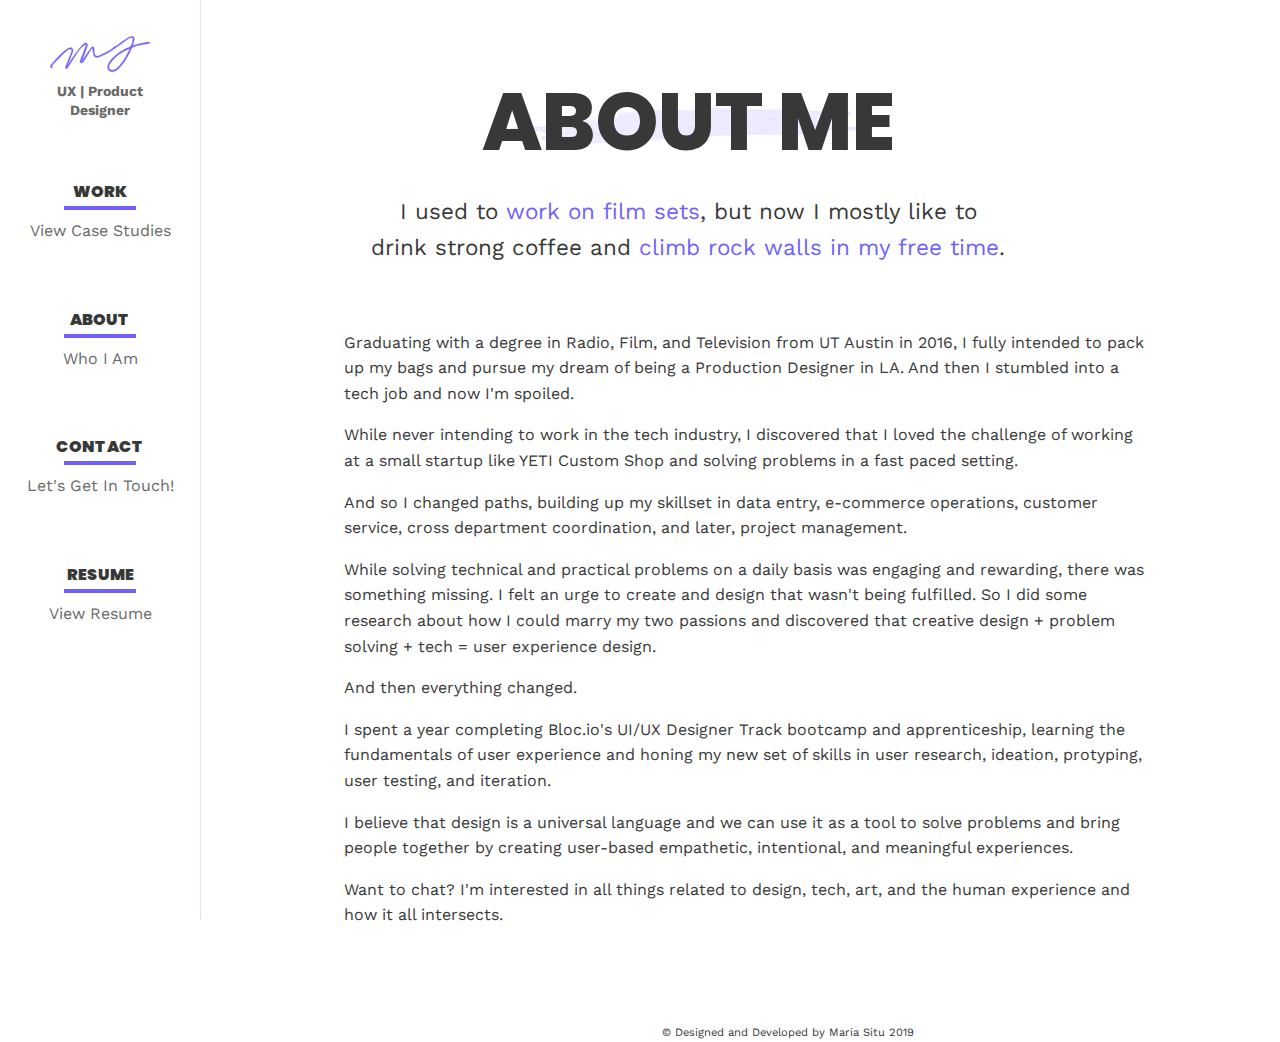
==== about.html @ fe777f71 "portfolio rehaul design wheeee" ====
<!DOCTYPE html>
<html>

  <head>
    <meta charset="utf-8" name="viewport" content="width=device-width, initial-scale=1">
    <title>Maria Situ | Portfolio</title>
    <meta name="description" content="Austin based product designer: Maria Situ.">

    <!-- NOMALIZE.CSS  -->
    <link rel="stylesheet" href="styles/normalize.css" />

    <!-- Custom Styles -->
    <link rel="stylesheet" href="styles/main.css" />

    <link href="https://fonts.googleapis.com/css?family=Work+Sans&display=swap" rel="stylesheet">
    <link href="https://fonts.googleapis.com/css?family=Poppins&display=swap" rel="stylesheet">
    <link href='https://fonts.googleapis.com/css?family=Roboto' rel='stylesheet'>

    <link rel="shortcut icon" href="./images/ms_logo_tab.ico">

    <!-- Font Awesome -->
    <!-- <link href="https://maxcdn.bootstrapcdn.com/font-awesome/4.7.0/css/font-awesome.min.css" rel="stylesheet"> -->

  </head>

  <body>

  <div class="wrapper">
    <div class="menu">
        <a href="./index.html"><img src="./images/logo.svg" alt=""></a>
        <!-- <h1 class="longh1"><a href ="./index.html">maria situ</a></h1> -->
        <h3>UX | Product</h3>
        <h3>Designer</h3>
        <!-- top navigation -->
          <div class="nav">
            <a href="./index.html"><div class="menu-section">
              <h1>WORK</h1>
              <hr />
              <p>View Case Studies</p>
            </div></a>


            <a href="./about.html"><div class="menu-section">
              <h1>ABOUT</h1>
              <hr />
              <p>Who I Am</p>
            </div></a>


            <a href="./contact.html"><div class="menu-section">
              <h1>CONTACT</h1>
              <hr />
              <p>Let's Get In Touch!</p>
            </div></a>

            <a href="https://drive.google.com/open?id=187PQb2g5rPR0UL19GhWNwyZkQ92yjouj" target="_blank"><div class="menu-section">
              <h1>RESUME</h1>
              <hr />
              <p>View Resume</p>
            </div></a>
<!--

            https://drive.google.com/open?id=187PQb2g5rPR0UL19GhWNwyZkQ92yjouj" target="_blank">resume</a>
          </div> -->
      </div>
    </div>

  <div class="main">
  <!-- <section class="main-bio"><a name="about-me"></a>
      <div class="bio" id="maria-hero">
        <div class="header-maria" id="no-line">
          <h1>MARIA SITU</h1>
          <p>Hi &#x1F44B;, I'm a <span class="purple-text">product designer</span></p>
          <p>passionate about designing exceptional</p>
          <p>visual experiences in Austin, TX.</p>
        </div>
      </div>

    </section> -->
    <div class="bio">
      <div class="header-maria">
        <h1>ABOUT ME</h1>
        <!-- <div class="bio-pic">
          <img src="./images/maria-dark.jpg" />
        </div> -->
        <p>I used to <a href="https://www.imdb.com/name/nm6825785/" title="ImDb Creds" target="_blank"><span class="purple-text">work on film sets</span></a>, but now I mostly like to</p>
        <p>drink strong coffee and <a href="https://instagram.com/explore/tags/watchmariaclimbthings/" title="Watch me climb things" target="_blank"><span class="purple-text">climb rock walls in my free time</span></a>.</p>
      </div>

      <div class="paragraphs">
        <div class="bio-paragraph">
          <p>Graduating with a degree in Radio, Film, and Television from UT Austin in 2016, I fully intended to pack up my bags and pursue my dream of being a Production Designer in LA. And then I stumbled into a tech job and now I'm spoiled.</p>
          <p>While never intending to work in the tech industry, I discovered that I loved the challenge of working at a small startup like YETI Custom Shop and solving problems in a fast paced setting.</p>
          <p>And so I changed paths, building up my skillset in data entry, e-commerce operations, customer service, cross department coordination, and later, project management.</p>
          <p>While solving technical and practical problems on a daily basis was engaging and rewarding, there was something missing. I felt an urge to create and design that wasn't being fulfilled. So I did some research about how I could marry my two passions and discovered that creative design + problem solving + tech = user experience design.</p>
          <p>And then everything changed.</p>
          <p>I spent a year completing Bloc.io's UI/UX Designer Track bootcamp and apprenticeship, learning the fundamentals of user experience and honing my new set of skills in user research, ideation, protyping, user testing, and iteration.</p>
          <p>I believe that design is a universal language and we can use it as a tool to solve problems and bring people together by creating user-based empathetic, intentional, and meaningful experiences.</p>
          <p>Want to chat? I'm interested in all things related to design, tech, art, and the human experience and how it all intersects.</p>
        </div>
      </div>
    </div>

    <footer class="footer">
      <p>&#x00A9; Designed and Developed by Maria Situ 2019</p>
    </footer>

    <!-- Global site tag (gtag.js) - Google Analytics -->
    <script async src="https://www.googletagmanager.com/gtag/js?id=UA-143155877-1"></script>
    <script>
      window.dataLayer = window.dataLayer || [];
      function gtag(){dataLayer.push(arguments);}
      gtag('js', new Date());

      gtag('config', 'UA-143155877-1');
    </script>

    <script src=./collapsible.js></script>
  </body>

</html>
---- styles/main.css ----
/* HOME PAGE */
html, body {
  font-family: 'Roboto',sans-serif;
  overflow-x: hidden;
  scroll-behavior: smooth;
  background-color: #fff;
  margin: 0;
}

.wrapper {
  display: flex;
}


.menu {
  height: 100%;
  width: 200px;
  position: fixed;
  z-index: 1;
  top: 0;
  left: 0;
  background-color: #fff;
  overflow-x: hidden;
  padding-top: 20px;
  display: block;
  text-align: center;
  border-right: 1px solid #6e61ff30;
}

.menu h3 {
  line-height: .7;
  font-size: 14px;
  font-weight: bold;
}

.longh1 a {
  text-decoration:none;
  font-size: 1.5rem;
}

.menu img {
  margin-top: 1rem;
  width: 50%;
}

.menu-section p {
  padding-right: 0;
}

.menu-section h1 {
  font-family: "Poppins";
  font-size: 1rem;
  font-weight: 900;
}

.nav {
  margin-top: 30%;
}

.nav a {
  font-size: 1rem;
  display: block;
  margin-top: 8vh;
  color: #111;
  text-decoration: none;
}

.nav a:hover {
  color: #6e61ff;
}

.nav p {
  font-size: 1rem;
  color: #696969;
  margin-top: 0;
}

hr {
  border: 2px solid #6e61ff;
  margin-left: 4rem;
  margin-right: 4rem;
}

.main {
  /* margin: auto; */
  text-align: center;
  margin-left: 200px;
}


.hr-bio {
  width: 200px;
  margin-left: auto;
  margin-right: auto;
}

.main-bio {
  display: flex;
  margin-left: auto;
  margin-right: auto;
}

.main-bio > div{
  flex: .2 auto;
}

#maria-hero {
  /* background-image: url("../images/brush.png"); */
  /* background-size: contain; */
  /* background-repeat: no-repeat; */
  margin-bottom: 0;
  text-align: center;
  width: auto;
  margin-left: auto;
  margin-right: auto;
  /* padding-left: 3rem; */
}

#no-line {
  background-image:none;
  /* padding-right: 10rem; */
  margin-bottom: 7rem;
}

/* .bio-pic {
  background-color: #000;
  background-size: cover;
  background-repeat: no-repeat;
  height: auto;
} */


.bio-pic img {
  height: 60vh;
  width: auto;
}

.bio {
  margin-top: 1rem;
  background-color: white;
  margin-bottom: 2rem;
}

.bio h1 {
  font-family: "Poppins";
  font-size: 5rem;
  margin-bottom: 2rem;
  font-weight: 800;
  line-height: 1;

}

.bio p {
  font-size: 1.4rem;
  font-family: "Work Sans";
}

.header-maria {
  padding-top: 1rem;
  padding-bottom: 1rem;
  background-image: url("../images/brush-purple.png");
  background-repeat: no-repeat;
  background-size: auto;
  background-position: 50% 40%;
}

.header-maria a {
  text-decoration: none;
}

.header-maria p {
  margin: 0;
  max-width: none;
  padding-right:0;
}

.paragraphs {
  padding-top: 2rem;
  display: flex;
  max-width: 1000px;
  margin-bottom: 3rem;
}

.bio-paragraph {
  display: block;
  text-align: left;
  margin-left: 9rem;
  line-height: 140%;
}

.bio-paragraph a {
  text-decoration: none;
}

.bio-paragraph p {
  font-size: 1rem;
}

.purple-text {
  color: #6e61ff;
}

.links {
  margin-top: auto;
  margin-bottom: auto;
  margin-left: 3rem;
}

.links h3 {
  margin: 0;
  font-family: "Work Sans";
}

.links p {
  padding-right: 0;
  margin-top: 0;
}

.links img {
  width: 10vh;
  height: auto;
  /* margin-top: 3rem; */
  margin-bottom: .5rem;
}

.links a {
  text-decoration: none;
  color: black;
}

.links a:hover {
  color: #6e61ff;
}

.collapsible {
  background-color: #6E61FF;
  color: white;
  cursor: pointer;
  padding: 18px;
  width: 850px;
  border: none;
  text-align: left;
  outline: none;
  font-size: 15px;
  margin-left: 200px;
  text-align: center;
}

.active, .collapsible:hover {
  background-color: #555;
}

.content {
  padding: 0 18px;
  display: none;
  overflow: hidden;
  background-color: #f1f1f1;
}

.long-hr {
  width: 950px;
}

.xop-container {
  /* margin-top: 3rem; */
  /* margin-bottom: 5rem; */
  display: flex;
  /* max-width: 1000px; */
}


#coming-soon {
  margin-left: 8rem;
}


.xop-1 {
  background-image: url("../images/cb-hero.png");
  background-size: contain;
  background-position: center;
  background-repeat: no-repeat;
  /* flex: .3; */
  width: 40vw;
  height: 40vh;
  padding: 1rem;
  transition: all 0.2s ease-in-out;
  text-transform: uppercase;
  /* filter: grayscale(100%); */
  /* min-width: 40vw; */
  /* min-height: 30vh; */
  margin-bottom: 2rem;
  margin-left: 3rem;
  margin-right: -3rem;
}

.xop-2 {
  background-image: url("../images/le-hero.png");
  background-size: contain;
  background-position: center;
  background-repeat: no-repeat;
  /* flex: .5; */
  width: 40vw;
  height: 40vh;
  padding: 1rem;
  transition: all 0.2s ease-in-out;
  text-transform: uppercase;
  /* filter: grayscale(100%); */
  /* min-width: 40vw; */
  /* height: auto; */
  margin-left: -4rem;
  margin-right: 1rem;
}

.xop-3 {
  background-image: url("../images/db-hero.png");
  background-size: contain;
  background-position: center;
  background-repeat: no-repeat;
  /* flex: .3; */
  width: 40vw;
  height: 40vh;
  padding: 1rem;
  transition: all 0.2s ease-in-out;
  text-transform: uppercase;
  /* filter: grayscale(100%); */
  /* min-width: 40vw; */
  /* min-height: 30vh; */
  margin-bottom: 2rem;
  margin-left: 3rem;
  margin-right: -3rem;
}

.xop-4 {
  background-image: url("../images/bb-hero.png");
  background-size: contain;
  background-position: center;
  background-repeat: no-repeat;
  /* flex: .5; */
  width: 40vw;
  height: 40vh;
  padding: 1rem;
  transition: all 0.2s ease-in-out;
  text-transform: uppercase;
  /* filter: grayscale(100%); */
  /* min-width: 40vw; */
  /* height: auto; */
  margin-left: -4rem;
  margin-right: 1rem;
}

.xop-1:hover,
.xop-2:hover,
.xop-3:hover,
.xop-4:hover {
  transform: scale(1.10);
  /* filter: grayscale(10%); */
}



.xop-container h1 {
  letter-spacing: 2px;
  font-family: "work sans", sans-serif;
  font-size: 2rem;
  font-weight: bold;
  color: white;
  line-height: 100%;
  white-space: nowrap;
}


@media only screen and (max-width: 600px) {
  .xop-container {
    flex-direction: column;
  }
}


.contact {
  display: block;
  margin-left: 17rem;
  margin-bottom: 3rem;
  text-align: center;
}

.contact-info {
  margin-left: 1rem;
  margin-top: -1rem;
}

.contact-info p {
  font-size: 1rem;
  margin-bottom: 0;
  margin-top: 0;
}

.contact-links a {
  text-decoration: none;
  display: inline;
}

.contact-links p {
  font-size: 1rem;
  margin-top: 2rem;
  color: #6e61ff;
  font-family: "Work Sans";
}

.contact-form {
  display: block;
  margin-top: 1rem;
}

.contact-form button {
  color: white;
  font-size: 1rem;
  width: 6rem;
  border-radius: 7%;
  background-color: #6e61ff;
  font-family: "Work Sans", 'Roboto', sans-serif;
}

#contact {
  margin-left: 14rem;
}


form {
  display: block !important;
  width: 500px;
  margin-left: 10rem;
}

input {
  width: 100%;
  padding: .3rem;
  font-size: 1rem;
  margin-bottom: 1rem;
  border-color: #6e61ff25;
  outline: none;
  border-width: 2px;
}

input:focus {
  border-color: #6e61ff;
}

textarea {
  display: block!important;
  font-size: 1rem;
  min-height: 10vh;
  width: 100%;
  padding: .3rem;
  margin-bottom: 1rem;
  border-color: #6e61ff25;
  border-width: 2px;
  outline: none;
}

textarea:focus {
  border-color: #6e61ff;
}

footer {
  text-align: center;
  margin: auto;
  padding-top: 2rem;
  padding-left: 200px;
}

footer p {
  font-size: .7rem;
  margin: auto;
  padding-right: 0;
}

.mainBar {
  font-family: 'Work Sans', sans-serif;
  height: 70vh;
  left: 0;
  margin-left: 40px;
  margin-top: 40px;
}


h1 {
  color: #383838;
  font-family: 'Poppins', sans-serif;
  font-weight: lighter;
  font-size: 44px;
  margin-top: 50px;
  margin-bottom: 10px;
  line-height: .5rem;
}


h3 {
  color: #696969;
  font-family: 'Work Sans', sans-serif;
  font-weight: normal;
  font-size: 16px;
  line-height: normal;
  margin: 0;
  padding-top: 10px;
}


h4 {
  font-family: 'Work Sans', sans-serif;
  font-size: 14px;
  font-weight: normal;
  margin-top: 1vh;
}


p {
  color: #383838;
  font-family: 'Work Sans', sans-serif;
  font-weight: normal;
  line-height: 160%;
}


button {
  background-color: #FFE660;
  border-color: #E9E9E9;
  border-radius: .4rem;
  border-width: 0.3px;
  color: #383838;
  box-shadow: 2px 2px 4px rgba(0,0,0,25%);
  font-size: 14px;
  font-weight: 500;
  padding: 0.6rem;
}


button a {
  text-decoration: none;
  color: #383838;
}

button:hover {
  background-color: #6e61ff;
  color: #fff;
  cursor: pointer;

}

button a:hover {
  color: #fff;
}

button:active {
  transform: translateY(1px);
  filter: saturate(150%);
}


/************* LETS EAT CASE STUDY PAGE ***********/

.case-study {
  background-color: rgba(255,255,255, 100%);
  overflow: hidden;
  position: fixed;
  top: 0;
  width: 100%;
  z-index: 9;
}

#caseNavBar {
  background-color: #fff;
  border: 1px solid #f7f7f7;
  display: flex;
  /* height: 4vh; */
  justify-content: center;
  padding-top: .7rem;
  padding-bottom:.7rem;
  text-align: center;
  /* margin-top: .7rem; */
  box-shadow: 1px 2px 4px #e9e9e9;
  margin-left: 200px;
}


#caseNavBar a {
  color: #383838;
  font-family: "Work Sans", 'Roboto', sans-serif;
  font-size: 2rem;
  font-weight: 400;
  padding-left: 3rem;
  padding-right: 3rem;
  text-decoration: none;
  white-space: nowrap;
}


#white-background {
  background-color: #fff;
}

.longh1 a {
  text-decoration: none;
  color: #383838;
}

.header-background img {
  height: 1rem;
  width: 100%;
}


.nav-bar-long {
  padding-top: .7rem !important;
  /* border-bottom: 1px solid rgba(110,97,255, 10%); */
  box-shadow: 1px 2px 4px rgba(110, 97, 255, 30%) !important;
}

.nav-bar-long a {
  font-size: 1rem !important;
  color: #6e61ff !important;
}


/*** intro section **/

.intro {
  display: block;
  padding-top: 10vh;
  padding-bottom: 3rem;
  overflow-x: none;
  margin-left: 8rem;
}


#intro {
  margin-left: 14rem;
}

#blue-background {
  background-color: rgba(36, 60, 181, 10%);
}

.intro-climbing {
  display: block;
  padding-left: 15rem;
  padding-bottom: 2rem;
}


.left-text {
  color: #383838;
  justify-content: flex-start;
  margin-left: 8rem;
  margin-right: 2rem;
  min-width: 400px;
  padding-bottom: 3rem;
  padding-top: 3rem;
}

.left-text p {
  margin-left: 0;
}

.left-text h6 {
  margin-left: 0;
}

/*** CLIMBING BETA ***/

.left-text-climbing {
  color: #383838;
  justify-content: flex-start;
  margin-left: 3rem;
  margin-right: 2rem;
  min-width: 400px;
  padding-bottom: 3rem;
  padding-top: 3rem;
  margin-top: 4rem;
}

.left-text-climbing p {
  max-width: 400px;
}


.heroh1 {
  font-family: "Work Sans", 'Roboto', sans-serif;
  font-size: 3rem;
  font-weight: 900;
  text-shadow: none;
  margin-bottom: 3rem;
}

.letseat-hero {
  padding-top: 10vh;
  padding-left: 15%;
  margin-left: 200px;
}


.letseat-hero img {
  height: auto;
  width: auto;
}

/*** CLIMBING BETA ***/
.climbing-hero img {
  height: auto;
  padding-top: 3rem;
  padding-left: 8%;
  margin-left: 200px;
  margin-top: 4rem;
  margin-bottom: 2rem;
  width: 50vw;
}


/* overview section */

.overview {
  display: flex;
  margin-left: 200px;
  padding-top: 2rem;
  max-width: 80vw;
}

.overview-hero {
  padding-top: 3rem;
}

.overview-hero img {
  height: auto;
  width: 30vw;
  margin-left: 1rem;
}

/* CLIMBING BETA */
.overview-climbing-hero img {
  height: auto;
  width: 30vw;
  margin-left: 1rem;
  padding-top: 4rem;
  padding-bottom: 2rem;
}



h2 {
  color: #383838;
  font-family: "Work Sans", 'Roboto', sans-serif;
  font-weight: bold;
  font-size: 24px;
  border-bottom: 3px solid #FFE660;
  width: fit-content;
  height: fit-content;
}


.ux-list {
  display: flex;
  margin-left: 250px;
  padding-bottom: 2rem;
}


.ux-list ul {
  list-style: none;
  padding: 0;
  text-align: center;
}

.ux-list ul li p {
  padding: 0 !important;
}

.ux-list > div {
  flex: .3 auto;
}


h5 {
  font-size: 16px;
  font-weight: normal;
}


.ux-list h5 {
  border-bottom: 2px solid #6E61FF;
  color: #383838;
  font-size: 14px;
  font-weight:bold;
  width: fit-content;
  margin: 0 auto;
}


/* research section */

.research {
  margin-left: 200px;
  /* background-color: rgba(255,120,112, 5%); */
  display: flex;
  justify-content: flex-start;
}


.survey-images {
  /* background-color: rgba(255,120,112, 5%); */
  margin-left: 200px;
  display: flex;
  justify-content: flex-start;
}

.charts {
  margin-left: 8rem;
}

.survey-images img {
  height: auto;
  padding-right: 2vw;
  width: 20vw;
}

.takeaways {
  display: flex;
  justify-content: center;
  padding-bottom: 2rem;
  padding-top: 2rem;
  margin-left: 200px;
}

.user-personas {
  margin-left: 200px;
}

h6 {
  border-bottom: 3px solid #6e61ff;
  font-size: 18px;
  font-weight: normal;
  padding-top: 1rem;
  margin: 0 auto;
  width: fit-content;
  color: #383838;
}

.h6-title {
  background-color: #fff;
  padding: 1rem;
  box-shadow: 2px 2px 4px rgba(0,0,0,25%);
  border-radius: 0.4rem;
  max-width: 600px;
}

.h6-title li {
  color: #383838;
  line-height: 1.5;
}


.personas {
  display: flex;
  margin-left: 2rem;
  margin-right: 2rem;
  margin-bottom: 2rem;
}

.personas > div {
  flex: .2 auto;
}

.container {
  display: block;
  min-width: 350px;
  max-width: 500px;
  background-color: white;
  color: #383838;
  font-family: Roboto;
  padding: 1rem;
  border-radius: 7px;
  margin: .5rem;
  border: 1px solid #6e61ff29;
  box-shadow: 2px 2px 4px #6e61ff1a;
}

.container p {
  color: #383838;
  padding-right: 0 !important;
  margin-top: .2rem;
  margin-bottom: .2rem;
}

.container h3 {
  font-size: 1.6rem;
  font-weight: 700;
  font-family: "Work Sans";
  color: #6e61ff;
}

.container h4 {
  font-size: 1.3rem;
  font-weight: bold;
  margin-bottom: .5rem;
}

.row-one {
  display: block;
  border-bottom: 2px solid #6e61ff5e;
  padding-bottom: .5rem;
}

.row-one>div {
  flex: .2 auto;
}

.carmen {
  margin: auto;
  text-align: center;
}

.carmen img {
  width: 15vw;
  margin: auto;
}

.carmen-bio {
  display: block;
  height: auto;
  margin-left: 1rem;
}

.carmen-paragraph {
  border-bottom: 2px solid #6e61ff5e;
  padding-left: 1rem;
  padding-bottom: .5rem;
  padding-top: .5rem;
}


.row-three {
  display: flex;
}

.row-three>div {
  flex: .2 auto;
}

.user-list {
  display: block;
  padding-left: 1rem;
  padding-top: .5rem;
}

.user-list ul {
  padding-left: 1rem;
  padding-right: 1rem;
  line-height: 160%;
  margin-top:.5rem;
}

.user-list li {
  padding-bottom: .7rem;
}

.user-persona-button {
  display: flex;
  justify-content: center;
  padding-bottom: 3rem;
}

/* competitive analysis section */

.competitive-analysis {
  margin-left: 200px;
  /* background-color: rgba(255,120,112, 5%); */
  padding-top: 1rem;
}

.user2 {
  display: flex;
}

.user2 > img {
  flex: .5 auto;
}

.comp-images {
  display: flex;
  justify-content: center;
  padding-top: 2rem;
}


.comp-images img {
  height: auto;
  width: 26vw;
}

.analysis-images {
  margin-left: 200px;
}

.analysis-images > img {
  flex: .3 auto;
}


.comp-analysis-button {
  /* background-color: rgba(255,120,112, 5%); */
  display: flex;
  justify-content: center;
  padding-bottom: 3rem;
  margin-left: 200px;
}


/****** info Architecture section *******/


.info-arch {
  margin-left: 200px;
}

.arch-text {
  color: #383838;
  justify-content: flex-start;
  margin-right: 3rem;
  margin-left: 8rem;
  max-width: 800px;
  padding-bottom: 0;
  padding-top: 3rem;
}

.arch-text h5 {
  margin-top: 1.2rem;
  margin-bottom: 0;
}
.arch-text h6 {
  margin-left: 0;
  margin-top: 2rem;
}

#extra-space {
  /* padding-left: 17%; */
  max-width: 800px;
}

.list-text {
  display: flex;
  padding-left: 8rem;
}

.list-text a {
  color: #6e61ff;
}


.list-text ul, p {
  font-size: 1rem;
  align-content: center;
  justify-content: center;
  max-width: 800px;
  padding-right: 2rem;
}


.list-text li {
  color: #6E61FF;
  font-size: 1.5rem;
  max-width: 400px;
  padding-bottom: 10px;
}


.list-text span {
  color: #383838;
  font-size: 14px;
}


.list-text a {
  text-decoration: none;
}


.user-task-images {
  margin-left: 200px;
  display: flex;
  justify-content: center;
  padding-top: 2rem;
  padding-left: 10rem;
  padding-right: 10rem;
  text-align: center;
}


.user-task-images img {
  height: auto;
  width: 80%;
}


.user-task-images p {
  font-style: italic;
  padding-bottom: 1rem;
  padding-right: 0;
  margin: auto;
}


.testing-images {
  height: auto !important;
  width: 80% !important;
}


.wireframes {
  padding-bottom: 1rem;
  margin-left: 200px;
}

.wireframe-sketches {
  margin-left: -14rem;
}

.wireframe-sketches p {
  padding-right: 0;
}


.user-testing-1 {
  padding-bottom: 2rem;
  margin-left: 200px;
}

.visual-design {
  margin-left: 200px;
}

.logo {
  margin-left: 200px;
}

.logos {
  margin-left: 200px;
}

.final-logo {
  width: auto !important;
  height: auto;
  margin-left: 200px;
}

.branding {
  margin-left: 200px;
}


.brainstorming-image img {
  width: 80%;
  height: auto;
}

.brainstorming-image {
  margin-left: -14rem;
  margin-top: -2rem;
}

.brainstorming-image p {
  margin-left: 14rem;
  margin-bottom: 3rem;
}


#pink-background {
  background-color: rgba(250,120,112, 5%);
}


.back-to-top {
  font-family: Roboto;
  font-size: 1.2rem;
  /* float: right; */
  font-weight: bold;
  color: #383838;
  padding: 2rem;
  margin: 0;
}

.back-to-top a {
  float: right;
  font-family: "Work Sans";
  text-decoration: none;
  color: #6E61FF;
}

.user-test-2 {
  margin-left: 200px;
}





/******************* MEDIA QUERIES *********************/


@media screen and (min-width: 300px) and (max-width: 767px) {

  .menu {
    display: block;
    height: auto;
    width: 100%;
  }

  .nav {
    display: flex;
    margin-top: 2rem;
    justify-content: center;
  }

  .nav a {
    margin-top: 1rem;
    flex: .3 auto;
  }

  hr {
    margin-left: 1rem;
    margin-right: 1rem;
  }

  .main {
    margin-left: 0;
  }

  .main-bio {
    display: block;
    margin-left: 0;
    margin-right: 0;
    margin-top: 13rem;
    padding-top: 1rem;
    background-color: #000;
  }

  #maria-hero {
    margin-left: 0;
    text-align: center;
    padding-left: 0;
    margin-top: 1rem;
  }

  .bio-pic {
    padding-left: 0;
    margin-top: 1rem;
  }

  .bio-pic img {
    height: 50vh;
    width: auto;
  }

  .bio {
    margin-left:0;
    display: block;
    text-align: center;
    margin-top: 0rem;
    padding-top: 3rem;
  }

  .header-maria {
    padding-top: 0;
  }

  .header-maria h1 {
    font-size: 2rem;
    margin-bottom: 1.5rem;
  }

  #no-line {
    padding-right: 0;
    margin-bottom: 0;
  }

  .paragraphs {
    display: block;
  }

  .bio-paragraph {
    margin-left: 3rem;
  }

  .menu-section p {
    display: none;
  }

  .links {
    margin-left: auto;
    margin-top: 2rem;
  }

  .xop-container {
    margin-top: 0;
    margin-left: auto;
    margin-right: auto;
    width: 100%;
  }

  .xop-left {
    width: auto;
    height: 40vh;
    margin-left: 0;
    filter: none;
    background-position: left;
  }

  .xop-right {
    width: auto;
    height: 40vh;
    margin-left: 0;
    filter: none;
  }

  /* .xop-button {
    display: none;
  } */

  .contact {
    margin-left: 0;
    margin-top: -1rem;
    display: block;
    text-align: center;
  }

  .contact-info {
    text-align: center;
    margin-right: auto;
    margin-left: 0;
    width: auto;
  }

  .contact-info p {
    padding-right: 0;
  }


  form {
    width: 100%;
    margin-left: 0;
  }


  /*** LETS EAT Case Study ***/

  #see-work {
    margin-top: 3rem;
  }

  .wrapper {
    display: block;
    overflow-x: none;
  }


  h1 {
    font-size: 7vw;
    margin: 3vw;
  }

  h2 {
    font-size: 5vw;
  }

  h4 {
    font-size: 1rem;;
  }



/* LETS EAT */

  .caseStudy {
    height: auto;
  }

  /* .mainBarLong {
    display: block;
    position: relative;
    text-align: center;
    width: 100%;
    height: auto;
    margin: auto;
  }

  .mainHeader {
    display: block;
    text-align: center;
    height: auto;
    margin: auto;
    padding-top: 2vh;
    padding-left: 0;
    padding-right: 0;
  }

  .mainHeader img {
    width: 40vw;
    height: auto;
  } */

  .longh1 {
    font-size: 7vw;
    margin: 3vw;
    line-height: .5rem;
  }

  .longlogo {
    max-width:none;
  }

  .nav-bar-long {
    display: none !important;
  }

  .nav {
    display: flex;
    justify-content: center;
    padding: 0;
    margin-top: 6vw;
    width: 100%;
    /* background-color: #6e61ff; */
    background-color: white;
    border: 1px solid #6e61ff2b;
  }

  .nav > a {
    flex: .3 auto;
    font-size: 18px;
    font-weight: medium;
    padding: 6px 0px 10px 0px;
    margin: 0;
    /* color: #fff; */
    color: #6e61ff;
  }


  .heroh1 {
    font-size: 10vw;
    text-shadow: none;
    margin-left: 0;
    padding-bottom: 1vh;
  }

  #intro {
    display: block;
    padding-top: 12rem;
    padding-bottom: 2rem;
    margin-left: 0;
  }

  .intro {
    padding-bottom: 0;
    margin-left: 0;
  }

  #intro p {
    max-width: none;
  }

  .letseat-hero {
    display: none;
  }

  #caseNavBar {
    margin-left: 0;
  }

  #caseNavBar a {
    font-size: 1.6rem;
  }

  .left-text {
    margin: auto;
    padding: 2rem;
  }

  .left-text p {
    max-width: 300px;
  }

  .overview {
    display: block;
    padding: 0;
    margin-left: 0;
  }

  .overview-hero {
    display: none;
  }

  .ux-list {
    display: block;
    margin-left: 2rem;
    margin-right: 0;
    text-align: left;
  }

  .ux-list > div {
    flex: none;
    margin-bottom: 10vw;
  }

  .ux-list ul {
    text-align: left;
  }

  .ux-list h5 {
    margin: 0;
    font-size: 5vw;
  }

  .ux-list li {
    font-size: 4vw;
  }

  .research {
    padding: 0;
    margin-left: 0;
  }

  .survey-images {
    display: block;
    padding-left: 2rem;
    margin-left: 0;
  }

  .survey-images img {
    padding-right: 0;
    width: 75vw;
  }

  .charts {
    margin-left: 0;
    padding-left: 1rem;
  }

  .left-text img {
    display: none;
  }

  .takeaways {
    display: block;
    padding: 2rem;
    margin-left: 0;
  }

  .takeaways li {
    line-height: 1.5;
    color: #383838;
  }

  .takeaways ul {
    padding-left: 2rem;
  }

  h6 {
    margin-left: 2rem;
    margin-right: 0;
  }

  .takeaways h6 {
    margin-left: 2rem;
  }

  .user-personas {
    margin-left: 0;
  }

  .personas {
    display: block;
    margin-right:0;
    text-align: center;
  }

  .container {
    margin: 0 0.5rem 2rem 0.5rem;
    min-width: 0;
  }

  .container h3 {
    font-size: 2rem;
  }

  .row-one {
    display: block;
  }

  .carmen-bio {
    margin-left: 0;
    padding-left: 2rem;
    padding-right: 2rem;
  }

  .carmen img {
    width: auto !important;
    padding-left: 0 !important;
  }

  .carmen-paragraph {
    padding-left: 3rem;
    padding-right: 3rem;
    border-bottom: none;
  }

  .row-three {
    display: block;
  }

  .user-list {
    padding-left: 5rem;
    padding-right: 5rem;
    border-top: 2px solid #6e61ff57;
  }

  .competitive-analysis {
    padding: 0;
    margin-left: 0;
  }

  .comp-analysis-button {
    margin-left: 0;
  }

  .analysis-images {
    margin-left: 0;
  }


  .personas {
    margin-left: 0;
  }

  .persona-large {
    display: none;
  }

  .user-persona-images img {
    width: 80vw;
    padding-left: 2rem;
    padding-right: 0;
    padding-bottom: 0;
  }

  .wireframe-sketches {
    padding-left: 2rem;
    padding-right: 2rem;
    padding-top: 2rem;
    width: auto;
    height: auto;
    margin-left: 0;
  }

  .wireframe-sketches img {
    width: 100%;
    height: auto;
  }

  .wireframes {
    margin-left: 0;
  }


  .takeaways img {
    display: none;
  }

  .info-arch {
    margin-left: 0;
  }

  .arch-text {
    margin-left: 2rem ;
    padding-top: 2rem;
  }

  .arch-text h5 {
    padding-bottom: 1rem;
  }

  .arch-text h6 {
    margin-top: 0;
  }

  .list-text {
    padding-left: 2rem;
    padding-top: 1rem;
    margin-left: 0;
    display: block;
  }

  .list-text ul {
    margin: 0;
  }

  .comp-images {
    padding-left: 2rem;
    padding-top: 0;
  }

  .comp-images img {
    width: 80vw;
    height: auto;
  }

  .user2 {
    display: block;
  }

  .task-large {
    display: none;
  }

  .user-task-images {
    margin-left: 0;
  }

  .user-task-images p {
    display: none;
  }

  .sketches-large {
    display: none;
  }

  #sketches-mobile {
    width: auto !important;
    height: auto !important;
  }


  .digital-wires-large {
    display: none;
  }

  .digital-wires-mobile {
    height: auto !important;
    width: auto !important;
    padding: 0;
  }

  .user-testing-1 {
    margin-left: 0;
  }

  .visual-design {
    margin-left: 0;
  }

  .testing-images {
    display: none;
  }

  .moodboard {
    display: none;
  }

  .logo {
    margin-left: 0;
  }

  .logos {
    display: none;
  }

  .branding {
    margin-left: 0;
  }

  .user-persona-button {
    padding-bottom: 1rem;
  }

  .user-test-2 {
    margin-left: 0;
  }

  .user2-large {
    display: none;
  }

  #iterations-mobile {
    margin-bottom: 1rem;
    margin-top: 2rem;
  }

  .no-display {
    display: none;
  }

  #no-display {
    display: none;
  }

  .user-persona-button {
    margin-bottom: 2rem;
    margin-top: 1em;
  }

  .comp-analysis-button {
    padding-bottom: 2rem;
    padding-top: 1rem;
  }

  .brainstorming-image-mobile {
    display: block;
    align-items: center;
    padding-left: 2rem;
    padding-right: 2rem;
    margin:0 !important;
  }

  .brainstorming-image-mobile img {
    width: 100%;
    height: auto;
  }

  .brainstorming-image-mobile div {
    margin-top: 1rem !important;
    margin-bottom: 2rem !important;
  }

}
@media screen and (min-width: 601px){
  .mainHeader h3 {
    display: none;
  }
}

@media screen and (min-width: 768px) and (max-width: 1024px){

/* INDEX */


  .project-1 {
    width: 55vw;
    opacity: 1;
  }

  .project-2 {
    width: 55vw;
    opacity: 1;
  }

  .project-cards {
    max-width: none;
    width: 100%;
  }

  .project-cards img {
    width: 17vw;
  }

  .project-cards p {
    font-size: 1.2rem;
  }

  .mainHeader {
    height: auto;
    padding-left: 2rem;
    padding-right: 2rem;
  }

  .mainHeader h3 {
    display: none;
  }

  .topnav {
    padding-top: 3.5vh;
  }

  #caseNavBar {
    height: auto;
    width: 100%;
    padding-bottom: 1.5vh;
  }

  #caseNavBar > a {
  margin: 0 auto;
  padding-left: 0;
  padding-right: 0;
  }



  .heroh1 {
    margin-bottom: 2rem;
  }
/* ABOUT PAGE */

  .about-body {
    background-image: url(../images/about-background-mobile.svg);
    background-size: cover;
  }

  .main-bio {
    margin-top: 2rem;
    padding-left: 1rem;
    max-width: 55vw;
    padding-right: 1rem;
    padding-bottom: 1rem;
    padding-top: 1rem;
  }

  .main-bio h3 {
    font-size: 2.7rem;
  }

  .bio {
    display: block;
    margin-top: .5rem;
  }

  .bio-paragraph {
    margin-left: 1rem;
    margin-top: 1rem;
  }

  .profile-picture img {
    width: 100%;
    height: auto;
  }

  .mainBar img {
    width: 30vw;
  }

  .mainBar h1 {
    margin-top: 40px;
    font-size: 40px;
  }

/* CONTACT */

form {
  max-width: 80vw;
}

/* CASE STUDY */

  #intro {
    padding-top: 0;
  }

  .left-text {
    margin-left: 3rem;
    padding-bottom: 1rem;
    padding-top: 1rem;
    max-width: 400px;
    min-width: 40vw;
  }

  .problem,.solution {
    max-width: 40vw;
    min-width: 40vw;
    margin-right:0;
  }

  .letseat-hero img {
    padding-left: 3rem;
    margin-right: 3rem;
  }

  .overview-hero img {
    max-width: 45vw;
    padding-left: 0;
    padding-top: 2rem;
  }

  .ux-list {
    padding-top: 2rem;
  }

  .survey-images {
    justify-content: center;
    padding-left: 0;
    padding-top: 1rem;
  }

  .user-persona-images {
    justify-content: center;
  }

  .personas {
    margin-left: 4rem;
  }

  .comp-images {
    padding-top: 1rem;
  }

  .comp-images img {
    height: 100%;
    width: 27vw;
  }

  .arch-text {
    padding-top: 2rem;
    margin-left: 3rem;

  }

  .list-text {
    padding-left: 3rem;
  }

  .wireframes {
    padding-top: 0;
    padding-bottom: .1rem;
  }

  .user-persona-button {
    margin-bottom: 2rem;
  }

  .comp-analysis-button {
    padding-bottom: 2rem;
    padding-top: 1rem;
  }

  .final-logo {
    width: 70vw !important;
  }

  .left-text img {
    width: 70vw;
  }

  .persona-mobile {
    display: none;
  }

  .sketches-mobile {
    display: none;
  }

  #iterations-mobile {
    display: none;
  }

  .digital-wires-mobile {
    display: none;
  }

  #sketches-mobile {
    display: none;
  }

  .brainstorming-image-mobile {
    display: none;
  }

}

@media screen and (min-width: 1025px) {

/* CONTACT */



/*LETS EAT */

  .mainHeader h3 {
    display: none;
  }

  .header-background img {
    width: 100%;
  }

  .persona-mobile {
    display: none;
  }

  #sketches-mobile {
    display: none;
  }

  #iterations-mobile {
    display: none;
  }

  .brainstorming-image-mobile {
    display: none;
  }

}
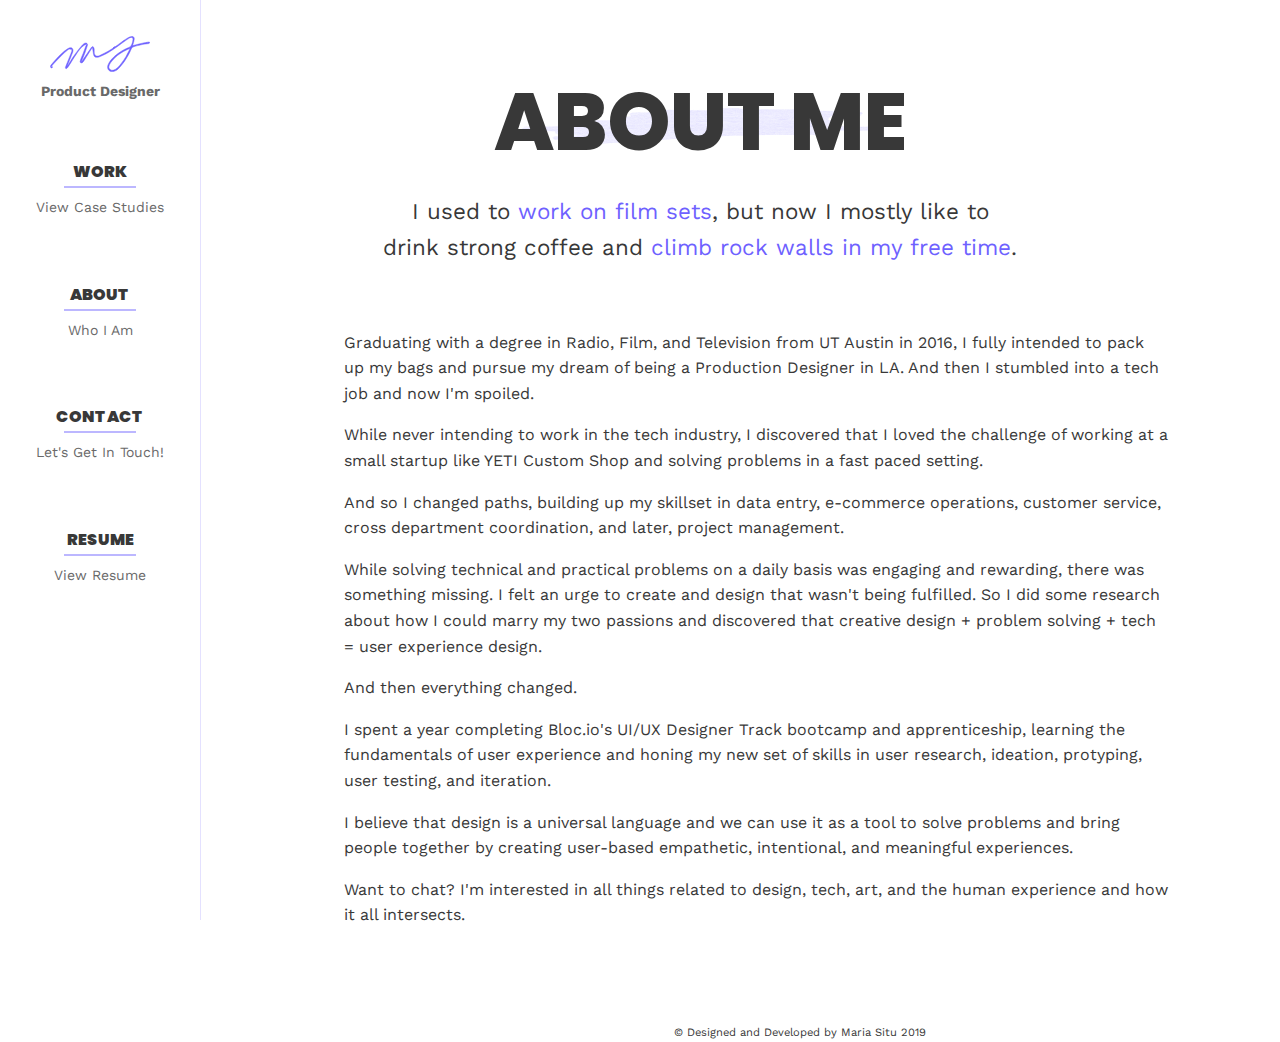
==== commit f3084c74: "portfolio changes" ====
--- a/about.html
+++ b/about.html
@@ -29,8 +29,7 @@
     <div class="menu">
         <a href="./index.html"><img src="./images/logo.svg" alt=""></a>
         <!-- <h1 class="longh1"><a href ="./index.html">maria situ</a></h1> -->
-        <h3>UX | Product</h3>
-        <h3>Designer</h3>
+        <h3>Product Designer</h3>
         <!-- top navigation -->
           <div class="nav">
             <a href="./index.html"><div class="menu-section">
@@ -53,7 +52,7 @@
               <p>Let's Get In Touch!</p>
             </div></a>
 
-            <a href="https://drive.google.com/open?id=187PQb2g5rPR0UL19GhWNwyZkQ92yjouj" target="_blank"><div class="menu-section">
+            <a href="https://drive.google.com/open?id=1vQ2P-bRSwa4ydUXvRVtRIEJ2SxHTL0iU" target="_blank"><div class="menu-section">
               <h1>RESUME</h1>
               <hr />
               <p>View Resume</p>
--- a/styles/main.css
+++ b/styles/main.css
@@ -65,18 +65,18 @@
   text-decoration: none;
 }
 
-.nav a:hover {
+.nav a:active {
   color: #6e61ff;
 }
 
 .nav p {
-  font-size: 1rem;
+  font-size: .875rem;
   color: #696969;
   margin-top: 0;
 }
 
 hr {
-  border: 2px solid #6e61ff;
+  border: 1px solid #6e61ff75;
   margin-left: 4rem;
   margin-right: 4rem;
 }
@@ -585,7 +585,7 @@
 #caseNavBar a {
   color: #383838;
   font-family: "Work Sans", 'Roboto', sans-serif;
-  font-size: 2rem;
+  font-size: 1.5rem;
   font-weight: 400;
   padding-left: 3rem;
   padding-right: 3rem;
@@ -628,12 +628,18 @@
   padding-top: 10vh;
   padding-bottom: 3rem;
   overflow-x: none;
-  margin-left: 8rem;
-}
-
+  margin-left: 4rem;
+}
+
+.intro-2 {
+  display: block;
+  margin-bottom: 5rem;
+  margin-top: -3rem;
+}
 
 #intro {
   margin-left: 14rem;
+  margin-bottom: -5rem;
 }
 
 #blue-background {
@@ -650,7 +656,7 @@
 .left-text {
   color: #383838;
   justify-content: flex-start;
-  margin-left: 8rem;
+  margin-left: 4rem;
   margin-right: 2rem;
   min-width: 400px;
   padding-bottom: 3rem;
@@ -692,15 +698,22 @@
 }
 
 .letseat-hero {
-  padding-top: 10vh;
-  padding-left: 15%;
-  margin-left: 200px;
+  /* padding-left: 15%; */
+  margin-left: 140px;
+  display: flex;
 }
 
 
 .letseat-hero img {
   height: auto;
-  width: auto;
+  width: 45vw;
+}
+
+.eat-right {
+  max-width: 450px !important;
+  margin-left: -3rem;
+  margin-top: 5rem;
+  max-width: 1200px;
 }
 
 /*** CLIMBING BETA ***/
@@ -721,6 +734,7 @@
   display: flex;
   margin-left: 200px;
   padding-top: 2rem;
+  padding-left: 2rem;
   max-width: 80vw;
 }
 
@@ -758,7 +772,6 @@
 
 .ux-list {
   display: flex;
-  margin-left: 250px;
   padding-bottom: 2rem;
 }
 
@@ -766,16 +779,18 @@
 .ux-list ul {
   list-style: none;
   padding: 0;
-  text-align: center;
+  text-align: left;
+  margin-bottom: -2rem;
 }
 
 .ux-list ul li p {
   padding: 0 !important;
-}
-
+  line-height: 1.1;
+}
+/*
 .ux-list > div {
   flex: .3 auto;
-}
+} */
 
 
 h5 {
@@ -787,17 +802,24 @@
 .ux-list h5 {
   border-bottom: 2px solid #6E61FF;
   color: #383838;
-  font-size: 14px;
+  font-size: 1.2rem;
   font-weight:bold;
   width: fit-content;
-  margin: 0 auto;
-}
-
+  margin-bottom: 1rem;
+  padding-top: 3rem;
+}
+
+.list-2 {
+  display: block;
+  max-width: 450px;
+  margin-right: 2rem;
+}
 
 /* research section */
 
 .research {
   margin-left: 200px;
+  padding-left: 2rem;
   /* background-color: rgba(255,120,112, 5%); */
   display: flex;
   justify-content: flex-start;
@@ -973,6 +995,7 @@
   margin-left: 200px;
   /* background-color: rgba(255,120,112, 5%); */
   padding-top: 1rem;
+  padding-left: 2rem;
 }
 
 .user2 {
@@ -1058,7 +1081,7 @@
   font-size: 1rem;
   align-content: center;
   justify-content: center;
-  max-width: 800px;
+  max-width: 900px;
   padding-right: 2rem;
 }
 
@@ -1238,7 +1261,6 @@
     margin-right: 0;
     margin-top: 13rem;
     padding-top: 1rem;
-    background-color: #000;
   }
 
   #maria-hero {
@@ -1298,30 +1320,31 @@
   }
 
   .xop-container {
+    display: block;
     margin-top: 0;
     margin-left: auto;
     margin-right: auto;
     width: 100%;
   }
 
-  .xop-left {
-    width: auto;
+  .xop-1,
+  .xop-3 {
+    width: 90vw;
     height: 40vh;
     margin-left: 0;
+    margin-right: 0;
     filter: none;
-    background-position: left;
-  }
-
-  .xop-right {
-    width: auto;
+  }
+
+  .xop-2,
+  .xop-4 {
+    width: 90vw;
     height: 40vh;
     margin-left: 0;
+    margin-right: 0;
     filter: none;
   }
 
-  /* .xop-button {
-    display: none;
-  } */
 
   .contact {
     margin-left: 0;
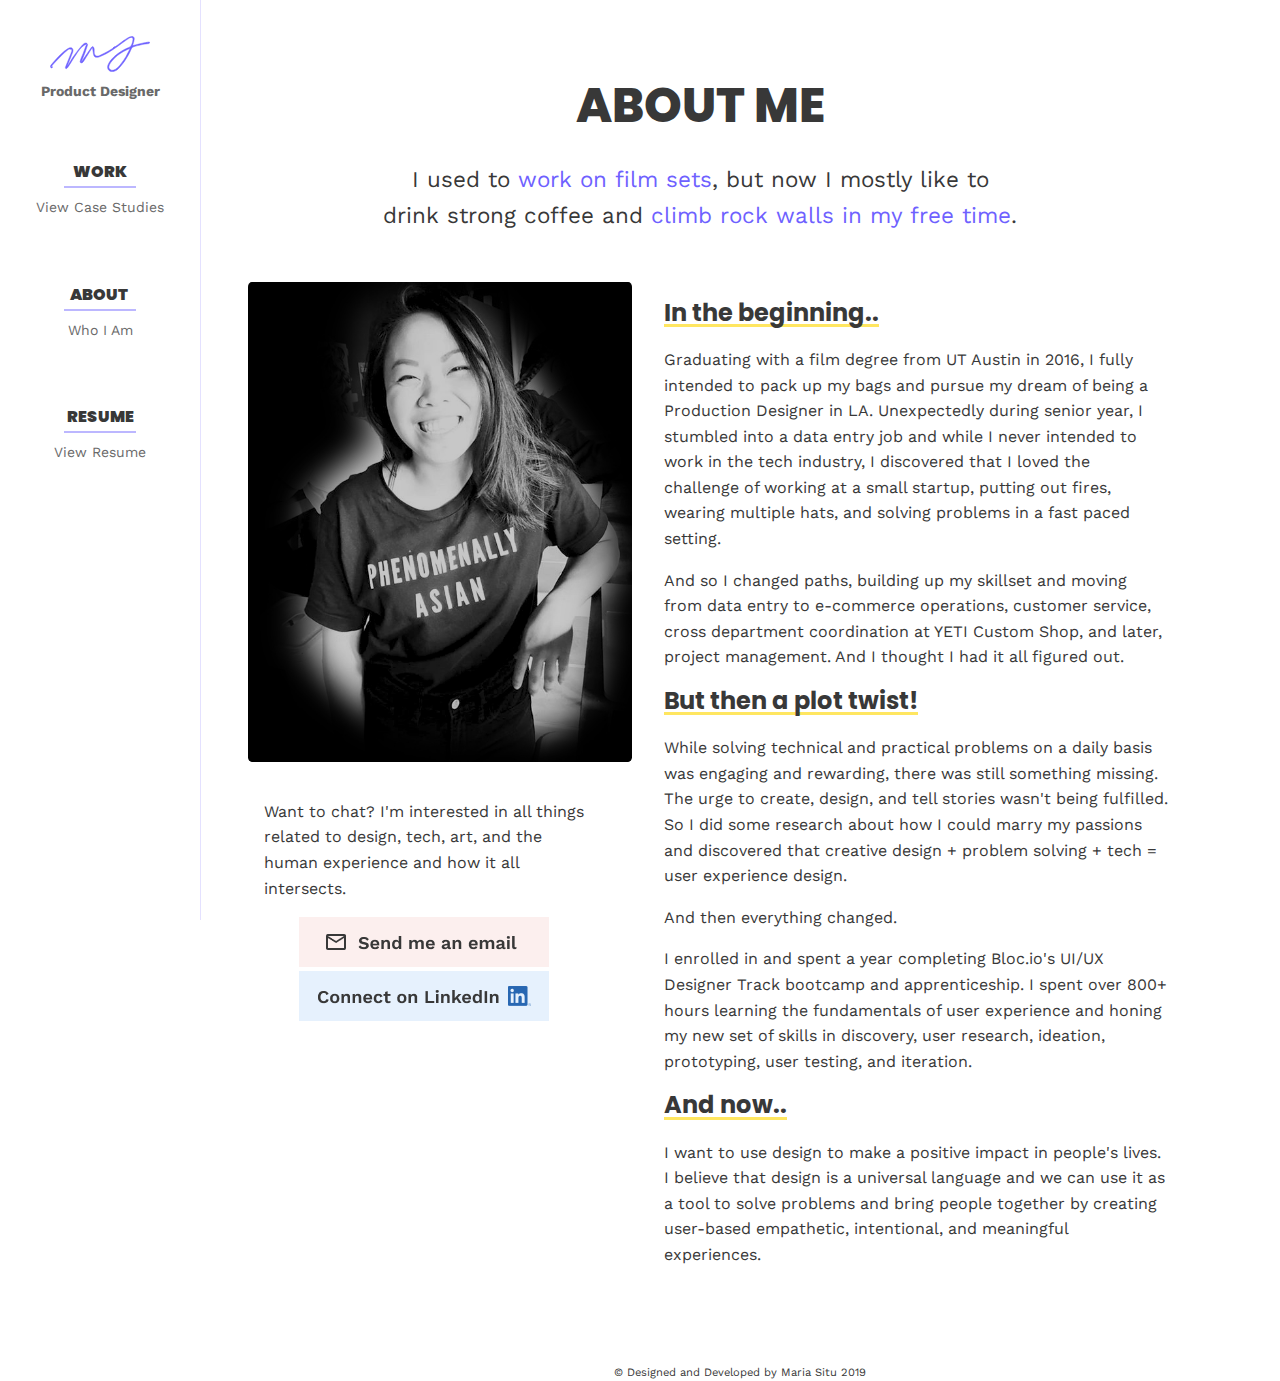
==== commit e0cc6859: "more portfolio fixes" ====
--- a/about.html
+++ b/about.html
@@ -45,12 +45,12 @@
               <p>Who I Am</p>
             </div></a>
 
-
+<!--
             <a href="./contact.html"><div class="menu-section">
               <h1>CONTACT</h1>
               <hr />
               <p>Let's Get In Touch!</p>
-            </div></a>
+            </div></a> -->
 
             <a href="https://drive.google.com/open?id=1vQ2P-bRSwa4ydUXvRVtRIEJ2SxHTL0iU" target="_blank"><div class="menu-section">
               <h1>RESUME</h1>
@@ -87,18 +87,31 @@
       </div>
 
       <div class="paragraphs">
+        <div class="bio-images">
+          <div><img class="maria-dark" src="./images/maria-dark.jpg" /></div>
+          <div class="bio-paragraph">
+            <p>Want to chat? I'm interested in all things related to design, tech, art, and the human experience and how it all intersects.</p>
+          </div>
+          <a href="mailto:mariasituu@gmail.com"><img src="./images/email-me.png" /></a>
+          <a href="http://www.linkedin.com/in/mariasitu" target="_blank"><img src="./images/linkedin.png" /></a>
+        </div>
+
         <div class="bio-paragraph">
-          <p>Graduating with a degree in Radio, Film, and Television from UT Austin in 2016, I fully intended to pack up my bags and pursue my dream of being a Production Designer in LA. And then I stumbled into a tech job and now I'm spoiled.</p>
-          <p>While never intending to work in the tech industry, I discovered that I loved the challenge of working at a small startup like YETI Custom Shop and solving problems in a fast paced setting.</p>
-          <p>And so I changed paths, building up my skillset in data entry, e-commerce operations, customer service, cross department coordination, and later, project management.</p>
-          <p>While solving technical and practical problems on a daily basis was engaging and rewarding, there was something missing. I felt an urge to create and design that wasn't being fulfilled. So I did some research about how I could marry my two passions and discovered that creative design + problem solving + tech = user experience design.</p>
+          <h2>In the beginning..</h2>
+          <p>Graduating with a film degree from UT Austin in 2016, I fully intended to pack up my bags and pursue my dream of being a Production Designer in LA. Unexpectedly during senior year, I stumbled into a data entry job and while I never intended to work in the tech industry, I discovered that I loved the challenge of working at a small startup, putting out fires, wearing multiple hats, and solving problems in a fast paced setting.</p>
+          <p>And so I changed paths, building up my skillset and moving from data entry to e-commerce operations, customer service, cross department coordination at YETI Custom Shop, and later, project management. And I thought I had it all figured out.</p>
+          <h2>But then a plot twist!</h2>
+          <p>While solving technical and practical problems on a daily basis was engaging and rewarding, there was still something missing. The urge to create, design, and tell stories wasn't being fulfilled. So I did some research about how I could marry my passions and discovered that creative design + problem solving + tech = user experience design.</p>
           <p>And then everything changed.</p>
-          <p>I spent a year completing Bloc.io's UI/UX Designer Track bootcamp and apprenticeship, learning the fundamentals of user experience and honing my new set of skills in user research, ideation, protyping, user testing, and iteration.</p>
-          <p>I believe that design is a universal language and we can use it as a tool to solve problems and bring people together by creating user-based empathetic, intentional, and meaningful experiences.</p>
-          <p>Want to chat? I'm interested in all things related to design, tech, art, and the human experience and how it all intersects.</p>
+          <p>I enrolled in and spent a year completing Bloc.io's UI/UX Designer Track bootcamp and apprenticeship. I spent over 800+ hours learning the fundamentals of user experience and honing my new set of skills in discovery, user research, ideation, prototyping, user testing, and iteration.</p>
+          <h2>And now..</h2>
+          <p>I want to use design to make a positive impact in people's lives. I believe that design is a universal language and we can use it as a tool to solve problems and bring people together by creating user-based empathetic, intentional, and meaningful experiences.</p>
+          <!-- <p>Want to chat? I'm interested in all things related to design, tech, art, and the human experience and how it all intersects.</p> -->
         </div>
       </div>
     </div>
+  </div>
+</div>
 
     <footer class="footer">
       <p>&#x00A9; Designed and Developed by Maria Situ 2019</p>
--- a/styles/main.css
+++ b/styles/main.css
@@ -1,4 +1,5 @@
 /* HOME PAGE */
+
 html, body {
   font-family: 'Roboto',sans-serif;
   overflow-x: hidden;
@@ -79,6 +80,8 @@
   border: 1px solid #6e61ff75;
   margin-left: 4rem;
   margin-right: 4rem;
+  margin-top: .5rem;
+  margin-bottom: .5rem;
 }
 
 .main {
@@ -143,7 +146,7 @@
 
 .bio h1 {
   font-family: "Poppins";
-  font-size: 5rem;
+  font-size: 3rem;
   margin-bottom: 2rem;
   font-weight: 800;
   line-height: 1;
@@ -158,7 +161,7 @@
 .header-maria {
   padding-top: 1rem;
   padding-bottom: 1rem;
-  background-image: url("../images/brush-purple.png");
+  /* background-image: url("../images/brush-purple.png"); */
   background-repeat: no-repeat;
   background-size: auto;
   background-position: 50% 40%;
@@ -181,11 +184,31 @@
   margin-bottom: 3rem;
 }
 
+.maria-dark {
+  margin-left: 2rem;
+  width: 30vw;
+  height: auto;
+  border-radius: 1%;
+  margin-bottom: 1rem;
+}
+
+.bio-images {
+  display: block;
+  text-align: center;
+  margin-left: 1rem;
+}
+
+.bio-images p {
+  max-width: 400px;
+  margin-left: 1rem;
+}
+
 .bio-paragraph {
-  display: block;
+  display: block !important;
   text-align: left;
-  margin-left: 9rem;
+  margin-left: 2rem;
   line-height: 140%;
+  max-width: 600px;
 }
 
 .bio-paragraph a {
@@ -528,7 +551,7 @@
   border-width: 0.3px;
   color: #383838;
   box-shadow: 2px 2px 4px rgba(0,0,0,25%);
-  font-size: 14px;
+  font-size: 1rem !important;
   font-weight: 500;
   padding: 0.6rem;
 }
@@ -625,7 +648,7 @@
 
 .intro {
   display: block;
-  padding-top: 10vh;
+  padding-top: 6vh;
   padding-bottom: 3rem;
   overflow-x: none;
   margin-left: 4rem;
@@ -656,9 +679,10 @@
 .left-text {
   color: #383838;
   justify-content: flex-start;
-  margin-left: 4rem;
+  margin-left: 4.5rem;
   margin-right: 2rem;
   min-width: 400px;
+  max-width: 900px;
   padding-bottom: 3rem;
   padding-top: 3rem;
 }
@@ -690,7 +714,7 @@
 
 
 .heroh1 {
-  font-family: "Work Sans", 'Roboto', sans-serif;
+  font-family: "Poppins", 'Roboto', sans-serif;
   font-size: 3rem;
   font-weight: 900;
   text-shadow: none;
@@ -700,7 +724,9 @@
 .letseat-hero {
   /* padding-left: 15%; */
   margin-left: 140px;
-  display: flex;
+  display: block;
+  margin-bottom: 2rem;
+  text-align: center;
 }
 
 
@@ -710,10 +736,16 @@
 }
 
 .eat-right {
-  max-width: 450px !important;
-  margin-left: -3rem;
-  margin-top: 5rem;
-  max-width: 1200px;
+  max-width: 800px !important;
+  margin-left: auto;
+  margin-right: auto;
+}
+
+.eat-right p {
+  max-width: 700px;
+  font-size: 1.1rem;
+  margin-left: auto;
+  margin-right: auto;
 }
 
 /*** CLIMBING BETA ***/
@@ -733,9 +765,8 @@
 .overview {
   display: flex;
   margin-left: 200px;
-  padding-top: 2rem;
-  padding-left: 2rem;
   max-width: 80vw;
+  margin-top: -3rem;
 }
 
 .overview-hero {
@@ -761,7 +792,7 @@
 
 h2 {
   color: #383838;
-  font-family: "Work Sans", 'Roboto', sans-serif;
+  font-family: "Poppins", 'Roboto', sans-serif;
   font-weight: bold;
   font-size: 24px;
   border-bottom: 3px solid #FFE660;
@@ -772,7 +803,12 @@
 
 .ux-list {
   display: flex;
+  margin-right: 3rem;
   padding-bottom: 2rem;
+}
+
+.ux-list>div {
+  flex: .3 auto;
 }
 
 
@@ -794,6 +830,7 @@
 
 
 h5 {
+  font-family: "Work Sans";
   font-size: 16px;
   font-weight: normal;
 }
@@ -811,18 +848,57 @@
 
 .list-2 {
   display: block;
-  max-width: 450px;
-  margin-right: 2rem;
+  max-width: 380px;
+  padding-right: 2rem;
 }
 
 /* research section */
 
 .research {
   margin-left: 200px;
-  padding-left: 2rem;
   /* background-color: rgba(255,120,112, 5%); */
   display: flex;
   justify-content: flex-start;
+  max-width: 1000px;
+}
+
+.research h3 {
+  font-size: 1.2rem;
+  color: #383838;
+
+}
+
+.survey-stats {
+  display: flex;
+  margin-bottom: 2rem;
+  justify-content: center;
+  text-align: center;
+}
+
+.survey-stats>div {
+  flex: .3 auto;
+}
+
+.survey-stats>h3 {
+  flex: .3 auto;
+}
+
+.survey-stats h3 {
+  color: #585757;
+  font-size: 1.1rem;
+  max-width: 300px;
+}
+
+.survey-stats h4 {
+  color: #6e61ff;
+  font-weight: bold;
+  font-size: 16px;
+
+}
+
+.numbers {
+  text-align: center;
+  display: block;
 }
 
 
@@ -856,6 +932,7 @@
 }
 
 h6 {
+  font-family: "Poppins";
   border-bottom: 3px solid #6e61ff;
   font-size: 18px;
   font-weight: normal;
@@ -995,7 +1072,6 @@
   margin-left: 200px;
   /* background-color: rgba(255,120,112, 5%); */
   padding-top: 1rem;
-  padding-left: 2rem;
 }
 
 .user2 {
@@ -1047,8 +1123,8 @@
   color: #383838;
   justify-content: flex-start;
   margin-right: 3rem;
-  margin-left: 8rem;
-  max-width: 800px;
+  margin-left: 4.5rem;
+  max-width: 700px;
   padding-bottom: 0;
   padding-top: 3rem;
 }
@@ -1069,7 +1145,7 @@
 
 .list-text {
   display: flex;
-  padding-left: 8rem;
+  padding-left: 4.5rem;
 }
 
 .list-text a {
@@ -1078,6 +1154,7 @@
 
 
 .list-text ul, p {
+  font-family: "Work Sans";
   font-size: 1rem;
   align-content: center;
   justify-content: center;
@@ -1110,15 +1187,15 @@
   display: flex;
   justify-content: center;
   padding-top: 2rem;
-  padding-left: 10rem;
-  padding-right: 10rem;
+  padding-left: 4.5rem;
+  padding-right: 4.5rem;
   text-align: center;
 }
 
 
 .user-task-images img {
   height: auto;
-  width: 80%;
+  width: 100%;
 }
 
 
@@ -1132,7 +1209,9 @@
 
 .testing-images {
   height: auto !important;
-  width: 80% !important;
+  width: 70vw !important;
+  margin-left: -2rem;
+  margin-right: 3rem;
 }
 
 
@@ -1175,6 +1254,10 @@
 
 .branding {
   margin-left: 200px;
+}
+
+.branding a {
+  color: #6e61ff;
 }
 
 
@@ -1488,7 +1571,7 @@
   }
 
   .letseat-hero {
-    display: none;
+
   }
 
   #caseNavBar {
@@ -1594,6 +1677,10 @@
 
   .user-personas {
     margin-left: 0;
+  }
+
+  .w3-content {
+    display: none;
   }
 
   .personas {
@@ -1856,10 +1943,14 @@
   }
 }
 
+
 @media screen and (min-width: 768px) and (max-width: 1024px){
 
 /* INDEX */
 
+  .user-persona-images {
+    display: none;
+  }
 
   .project-1 {
     width: 55vw;
@@ -2113,4 +2204,8 @@
     display: none;
   }
 
-}
+  .user-persona-images {
+    display: none;
+  }
+
+}
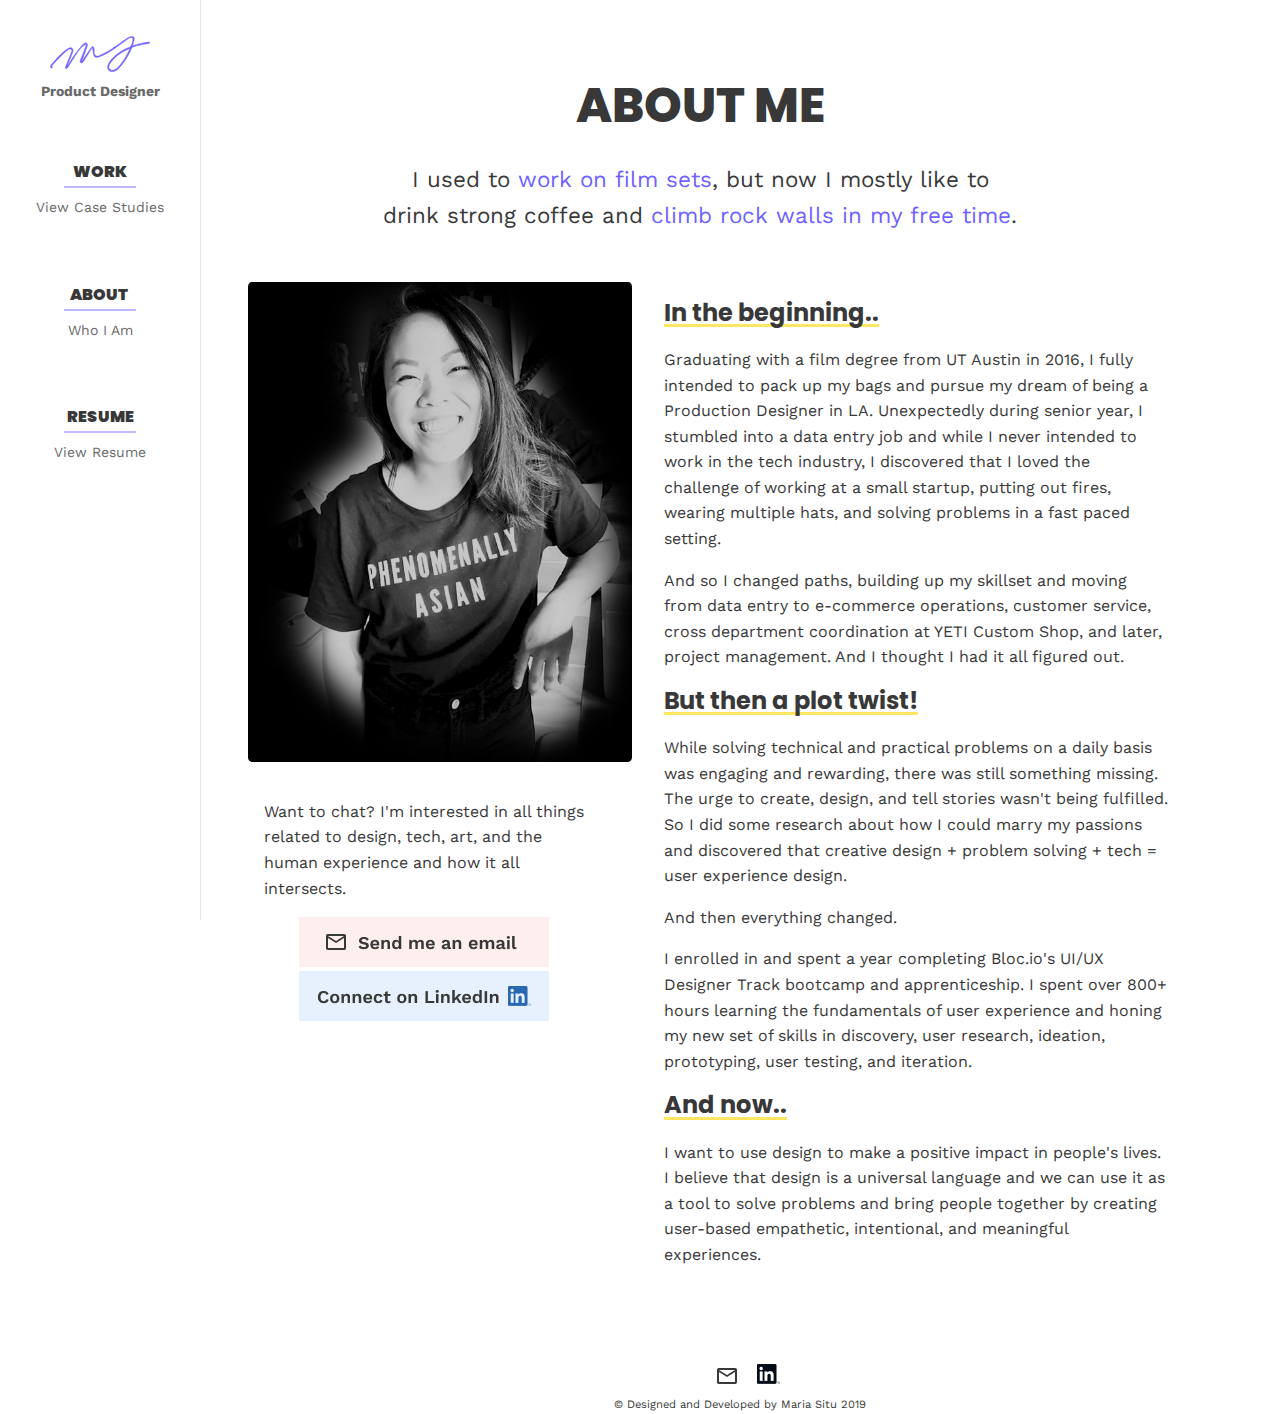
==== commit 8575a185: "portfolio portfolio when will you be done" ====
--- a/about.html
+++ b/about.html
@@ -113,9 +113,13 @@
   </div>
 </div>
 
-    <footer class="footer">
-      <p>&#x00A9; Designed and Developed by Maria Situ 2019</p>
-    </footer>
+      <footer class="footer">
+        <div class="footer-icons">
+          <a href="mailto:mariasituu@gmail.com"><img src="./images/mail-icon.png"></a>
+          <a href="https://linkedin.com/in/mariasitu" target="_blank"><img src="./images/li-icon.png"></a>
+        </div>
+        <p>&#x00A9; Designed and Developed by Maria Situ 2019</p>
+      </footer>
 
     <!-- Global site tag (gtag.js) - Google Analytics -->
     <script async src="https://www.googletagmanager.com/gtag/js?id=UA-143155877-1"></script>
--- a/styles/main.css
+++ b/styles/main.css
@@ -25,7 +25,7 @@
   padding-top: 20px;
   display: block;
   text-align: center;
-  border-right: 1px solid #6e61ff30;
+  border-right: 1px solid #38383820;
 }
 
 .menu h3 {
@@ -293,7 +293,7 @@
 
 
 #coming-soon {
-  margin-left: 8rem;
+  margin-left: 10rem;
 }
 
 
@@ -859,7 +859,7 @@
   /* background-color: rgba(255,120,112, 5%); */
   display: flex;
   justify-content: flex-start;
-  max-width: 1000px;
+  /* max-width: 1000px; */
 }
 
 .research h3 {
@@ -1290,6 +1290,7 @@
   color: #383838;
   padding: 2rem;
   margin: 0;
+  display: block;
 }
 
 .back-to-top a {
@@ -1303,6 +1304,25 @@
   margin-left: 200px;
 }
 
+.footer-icons img {
+  margin-left: 1rem;
+  margin-bottom: .5rem;
+}
+
+
+/******************* DROPBOX *********************/
+
+#dropbox-back {
+  background-color: #0975E210;
+}
+
+.research-db {
+  margin-left: 200px;
+}
+
+#minus-margin-b {
+  margin-bottom: -3rem;
+}
 
 
 
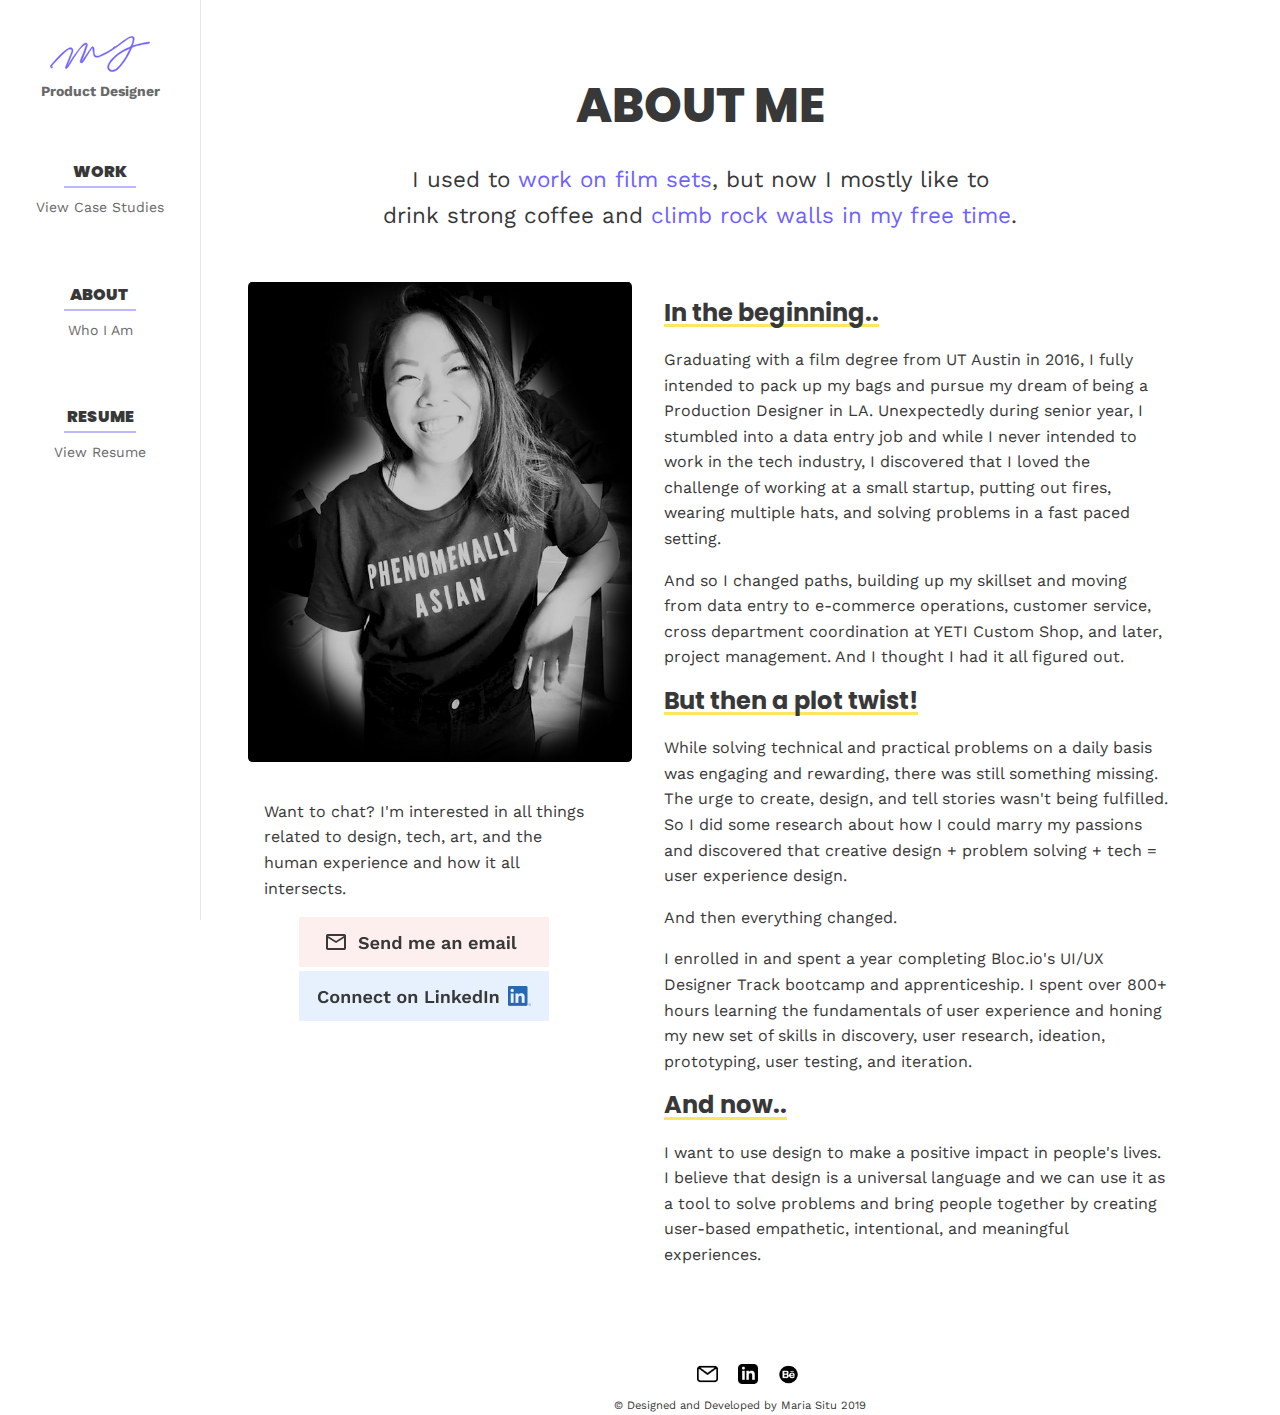
==== commit 89bf5f53: "behance add" ====
--- a/about.html
+++ b/about.html
@@ -11,6 +11,8 @@
 
     <!-- Custom Styles -->
     <link rel="stylesheet" href="styles/main.css" />
+    <link rel="stylesheet" href="styles/about.css" />
+
 
     <link href="https://fonts.googleapis.com/css?family=Work+Sans&display=swap" rel="stylesheet">
     <link href="https://fonts.googleapis.com/css?family=Poppins&display=swap" rel="stylesheet">
@@ -117,6 +119,7 @@
         <div class="footer-icons">
           <a href="mailto:mariasituu@gmail.com"><img src="./images/mail-icon.png"></a>
           <a href="https://linkedin.com/in/mariasitu" target="_blank"><img src="./images/li-icon.png"></a>
+          <a href="https://behance.net/mariasitu" target="_blank"><img src="./images/behance.png"></a>
         </div>
         <p>&#x00A9; Designed and Developed by Maria Situ 2019</p>
       </footer>
--- a/styles/main.css
+++ b/styles/main.css
@@ -293,7 +293,7 @@
 
 
 #coming-soon {
-  margin-left: 10rem;
+  margin-left: 14rem;
 }
 
 
@@ -545,11 +545,11 @@
 
 
 button {
-  background-color: #FFE660;
+  background-color: #Fa7a70;
   border-color: #E9E9E9;
   border-radius: .4rem;
   border-width: 0.3px;
-  color: #383838;
+  color: white;
   box-shadow: 2px 2px 4px rgba(0,0,0,25%);
   font-size: 1rem !important;
   font-weight: 500;
@@ -563,8 +563,8 @@
 }
 
 button:hover {
-  background-color: #6e61ff;
-  color: #fff;
+  background-color: white;
+  color: #fa7a70;
   cursor: pointer;
 
 }
@@ -795,7 +795,7 @@
   font-family: "Poppins", 'Roboto', sans-serif;
   font-weight: bold;
   font-size: 24px;
-  border-bottom: 3px solid #FFE660;
+  border-bottom: 3px solid #Fa7a70;
   width: fit-content;
   height: fit-content;
 }
@@ -837,7 +837,7 @@
 
 
 .ux-list h5 {
-  border-bottom: 2px solid #6E61FF;
+  border-bottom: 2px solid #6d6d6d;
   color: #383838;
   font-size: 1.2rem;
   font-weight:bold;
@@ -933,7 +933,7 @@
 
 h6 {
   font-family: "Poppins";
-  border-bottom: 3px solid #6e61ff;
+  border-bottom: 3px solid #6d6d6d;
   font-size: 18px;
   font-weight: normal;
   padding-top: 1rem;
@@ -1124,7 +1124,7 @@
   justify-content: flex-start;
   margin-right: 3rem;
   margin-left: 4.5rem;
-  max-width: 700px;
+  max-width: 900px;
   padding-bottom: 0;
   padding-top: 3rem;
 }
@@ -1164,7 +1164,7 @@
 
 
 .list-text li {
-  color: #6E61FF;
+  color: #6d6d6d;
   font-size: 1.5rem;
   max-width: 400px;
   padding-bottom: 10px;
@@ -1307,7 +1307,9 @@
 .footer-icons img {
   margin-left: 1rem;
   margin-bottom: .5rem;
-}
+  width: 1.3rem;
+}
+
 
 
 /******************* DROPBOX *********************/
--- a/styles/about.css
+++ b/styles/about.css
@@ -0,0 +1,3 @@
+h2 {
+  border-bottom: 3px solid #FFE660;
+}
